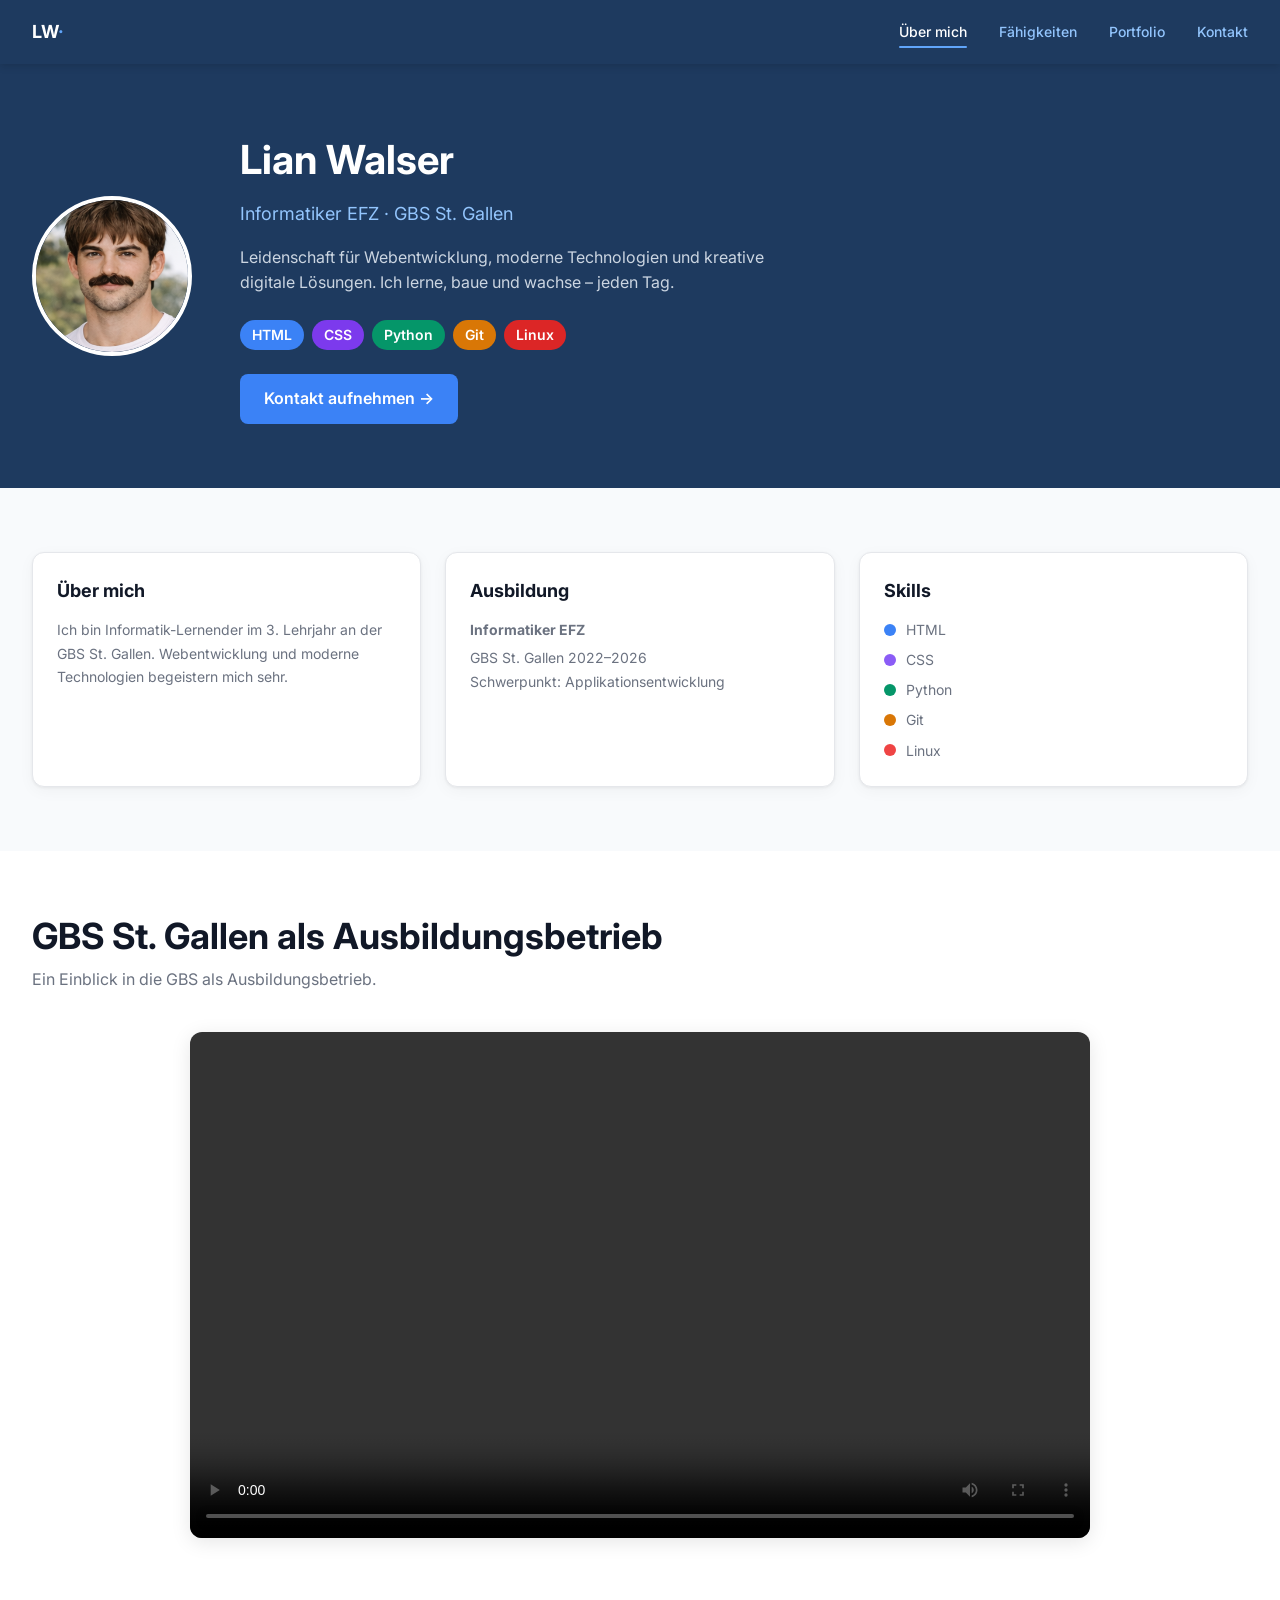
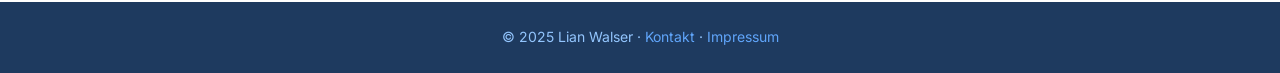
==== index.html @ e0a772b8 "Done" ====
﻿<!DOCTYPE html>
<html lang="de">
<head>
  <meta charset="UTF-8" />
  <meta name="viewport" content="width=device-width, initial-scale=1.0" />
  <meta name="description" content="Lian Walser – Informatiker EFZ, GBS St. Gallen. Persönliche Website mit Portfolio und Kontakt." />
  <title>Lian Walser – Über mich</title>
  <link rel="stylesheet" href="css/style.css" />
</head>
<body>

  <!-- Navigation -->
  <nav class="navbar">
    <div class="container">
      <a href="index.html" class="nav-logo">LW<span>·</span></a>
      <button class="nav-toggle" aria-label="Menü öffnen" aria-expanded="false">
        <span></span><span></span><span></span>
      </button>
      <ul class="nav-links">
        <li><a href="index.html" class="active">Über mich</a></li>
        <li><a href="pages/faehigkeiten.html">Fähigkeiten</a></li>
        <li><a href="pages/portfolio.html">Portfolio</a></li>
        <li><a href="pages/kontakt.html">Kontakt</a></li>
      </ul>
    </div>
  </nav>

  <!-- Hero -->
  <section class="hero">
    <div class="container">
      <img src="profile.png" alt="Profilfoto Lian Walser" class="hero-avatar" width="160" height="160" loading="eager">
      <div class="hero-content">
        <h1 class="hero-name">Lian Walser</h1>
        <p class="hero-role">Informatiker EFZ · GBS St. Gallen</p>
        <p class="hero-bio">
          Leidenschaft für Webentwicklung, moderne Technologien und kreative digitale Lösungen.
          Ich lerne, baue und wachse – jeden Tag.
        </p>
        <div class="hero-tags">
          <span class="tag tag-html">HTML</span>
          <span class="tag tag-css">CSS</span>
          <span class="tag tag-python">Python</span>
          <span class="tag tag-git">Git</span>
          <span class="tag tag-linux">Linux</span>
        </div>
        <a href="pages/kontakt.html" class="btn btn-primary">Kontakt aufnehmen →</a>
      </div>
    </div>
  </section>

  <!-- About Cards -->
  <section class="section">
    <div class="container">
      <div class="about-grid">

        <div class="about-card">
          <h3>Über mich</h3>
          <p>
            Ich bin Informatik-Lernender im 3. Lehrjahr an der GBS St. Gallen.
            Webentwicklung und moderne Technologien begeistern mich sehr.
          </p>
        </div>

        <div class="about-card">
          <h3>Ausbildung</h3>
          <p class="about-card-title">Informatiker EFZ</p>
          <p class="about-card-detail">GBS St. Gallen 2022–2026</p>
          <p class="about-card-detail">Schwerpunkt: Applikationsentwicklung</p>
        </div>

        <div class="about-card">
          <h3>Skills</h3>
          <ul class="skill-dot-list">
            <li><span class="skill-dot skill-dot--blue"></span>HTML</li>
            <li><span class="skill-dot skill-dot--purple"></span>CSS</li>
            <li><span class="skill-dot skill-dot--green"></span>Python</li>
            <li><span class="skill-dot skill-dot--amber"></span>Git</li>
            <li><span class="skill-dot skill-dot--red"></span>Linux</li>
          </ul>
        </div>

      </div>
    </div>
  </section>

  <!-- Video -->
  <section class="section video-section">
    <div class="container">
      <h2 class="section-title">GBS St. Gallen als Ausbildungsbetrieb</h2>
      <p class="section-subtitle">Ein Einblick in die GBS als Ausbildungsbetrieb.</p>
      <div class="video-wrapper">
        <video controls preload="metadata">
          <source src="GBS-Video.mp4" type="video/mp4">
          Dein Browser unterstützt kein HTML5-Video.
        </video>
      </div>
    </div>
  </section>

  <!-- Footer -->
  <footer>
    <p>© 2025 Lian Walser · <a href="pages/kontakt.html">Kontakt</a> · <a href="pages/impressum.html">Impressum</a></p>
  </footer>

  <script>
    const toggle = document.querySelector('.nav-toggle');
    const links  = document.querySelector('.nav-links');
    toggle.addEventListener('click', () => {
      const open = links.classList.toggle('open');
      toggle.classList.toggle('open', open);
      toggle.setAttribute('aria-expanded', open);
    });
  </script>

</body>
</html>
---- css/style.css ----
﻿/* ===========================
   M293 – Personal Website
   Lian Walser
   =========================== */

@import url('https://fonts.googleapis.com/css2?family=Inter:wght@400;500;600;700&display=swap');

/* --- CSS Variables --- */
:root {
  --color-primary:    #1E3A5F;
  --color-secondary:  #3B82F6;
  --color-accent:     #60A5FA;
  --color-bg:         #F8FAFC;
  --color-surface:    #FFFFFF;
  --color-text:       #111827;
  --color-text-muted: #6B7280;
  --color-border:     #E5E7EB;
  --color-white:      #FFFFFF;
  --color-nav-link:   #93C5FD;

  --color-purple:     #8B5CF6;
  --color-green:      #059669;
  --color-teal:       #10B981;
  --color-amber:      #D97706;
  --color-amber-alt:  #F59E0B;
  --color-red:        #EF4444;
  --color-linkedin:   #0A66C2;
  --color-secondary-rgb: 59, 130, 246;

  --font-family: 'Inter', sans-serif;

  --font-size-sm:   clamp(0.75rem, 1.5vw, 0.875rem);
  --font-size-base: clamp(0.875rem, 2vw, 1rem);
  --font-size-md:   clamp(1rem, 2.5vw, 1.125rem);
  --font-size-lg:   clamp(1.125rem, 3vw, 1.5rem);
  --font-size-xl:   clamp(1.5rem, 4vw, 2.25rem);
  --font-size-2xl:  clamp(2rem, 5vw, 2.5rem);

  --radius-sm:  0.5rem;
  --radius-md:  0.75rem;
  --radius-lg:  1rem;

  --shadow-card: 0 1px 3px rgba(0,0,0,0.06), 0 4px 16px rgba(0,0,0,0.04);

  --nav-height: 4rem;
  --container:  1280px;
  --gap:        1.5rem;
}

/* --- Reset & Base --- */
*, *::before, *::after {
  box-sizing: border-box;
  margin: 0;
  padding: 0;
}

html {
  scroll-behavior: smooth;
}

body {
  font-family: var(--font-family);
  font-size: var(--font-size-base);
  color: var(--color-text);
  background-color: var(--color-bg);
  line-height: 1.6;
  -webkit-font-smoothing: antialiased;
}

img, video {
  max-width: 100%;
  display: block;
}

a {
  color: inherit;
  text-decoration: none;
}

ul {
  list-style: none;
}

/* --- Container --- */
.container {
  width: 100%;
  max-width: var(--container);
  margin-inline: auto;
  padding-inline: 2rem;
}

/* --- Navigation --- */
.navbar {
  position: sticky;
  top: 0;
  z-index: 100;
  background-color: var(--color-primary);
  height: var(--nav-height);
  box-shadow: 0 2px 8px rgba(0,0,0,0.15);
}

.navbar .container {
  display: flex;
  align-items: center;
  justify-content: space-between;
  height: 100%;
}

.nav-logo {
  font-size: var(--font-size-md);
  font-weight: 700;
  color: var(--color-white);
  letter-spacing: -0.02em;
}

.nav-logo span {
  color: var(--color-accent);
}

.nav-links {
  display: flex;
  align-items: center;
  gap: 2rem;
}

.nav-links a {
  font-size: var(--font-size-sm);
  font-weight: 500;
  color: var(--color-nav-link);
  transition: color 0.2s;
  position: relative;
  padding-bottom: 0.25rem;
}

.nav-links a:hover,
.nav-links a.active {
  color: var(--color-white);
}

.nav-links a.active::after {
  content: '';
  position: absolute;
  bottom: -0.25rem;
  left: 0;
  right: 0;
  height: 2px;
  background-color: var(--color-accent);
  border-radius: 1px;
}

/* Hamburger */
.nav-toggle {
  display: none;
  flex-direction: column;
  gap: 5px;
  cursor: pointer;
  background: none;
  border: none;
  padding: 0.5rem;
}

.nav-toggle span {
  display: block;
  width: 24px;
  height: 2px;
  background-color: var(--color-white);
  border-radius: 2px;
  transition: transform 0.3s, opacity 0.3s;
}

.nav-toggle.open span:nth-child(1) { transform: translateY(7px) rotate(45deg); }
.nav-toggle.open span:nth-child(2) { opacity: 0; }
.nav-toggle.open span:nth-child(3) { transform: translateY(-7px) rotate(-45deg); }

/* --- Buttons --- */
.btn {
  display: inline-flex;
  align-items: center;
  gap: 0.5rem;
  padding: 0.75rem 1.5rem;
  border-radius: var(--radius-sm);
  font-family: var(--font-family);
  font-size: var(--font-size-base);
  font-weight: 600;
  cursor: pointer;
  transition: transform 0.15s, box-shadow 0.15s, background-color 0.2s;
  border: none;
}

.btn:hover {
  transform: translateY(-1px);
  box-shadow: 0 4px 12px rgba(var(--color-secondary-rgb), 0.3);
}

.btn-primary {
  background-color: var(--color-secondary);
  color: var(--color-white);
}

.btn-primary:hover {
  background-color: #2563EB;
}

/* --- Section Titles --- */
.section {
  padding-block: 4rem;
}

.section-title {
  font-size: var(--font-size-xl);
  font-weight: 700;
  color: var(--color-text);
  margin-bottom: 0.5rem;
  line-height: 1.2;
}

.section-subtitle {
  font-size: var(--font-size-base);
  color: var(--color-text-muted);
  margin-bottom: 2.5rem;
}

/* --- Tags / Badges --- */
.tag {
  display: inline-block;
  padding: 0.25rem 0.75rem;
  border-radius: 2rem;
  font-size: var(--font-size-sm);
  font-weight: 600;
  color: var(--color-white);
}

/* --- Footer --- */
footer {
  background-color: var(--color-primary);
  color: var(--color-nav-link);
  text-align: center;
  padding: 1.5rem;
  font-size: var(--font-size-sm);
  margin-top: auto;
}

footer a {
  color: var(--color-accent);
}

/* ===========================
   PAGE: Ueber mich
   =========================== */

.hero {
  background-color: var(--color-primary);
  color: var(--color-white);
  padding-block: 4rem;
}

.hero .container {
  display: flex;
  align-items: center;
  gap: 3rem;
  flex-wrap: wrap;
}

.hero-avatar {
  width: clamp(100px, 15vw, 160px);
  height: clamp(100px, 15vw, 160px);
  border-radius: 50%;
  border: 4px solid var(--color-white);
  object-fit: cover;
  flex-shrink: 0;
}

.video-wrapper {
  border-radius: 0.75rem;
  overflow: hidden;
  box-shadow: 0 4px 20px rgba(0,0,0,0.1);
  max-width: 900px;
  margin-inline: auto;
  aspect-ratio: 16 / 9;
}

.video-wrapper iframe,
.video-wrapper video {
  width: 100%;
  height: 100%;
  display: block;
}

.video-section {
  background-color: var(--color-surface);
}

.hero-content {
  flex: 1;
  min-width: 240px;
}

.hero-name {
  font-size: var(--font-size-2xl);
  font-weight: 700;
  margin-bottom: 0.5rem;
}

.hero-role {
  font-size: var(--font-size-md);
  color: var(--color-nav-link);
  margin-bottom: 1rem;
}

.hero-bio {
  font-size: var(--font-size-base);
  color: #CBD5E1;
  margin-bottom: 1.5rem;
  max-width: 560px;
}

.hero-tags {
  display: flex;
  flex-wrap: wrap;
  gap: 0.5rem;
  margin-bottom: 1.5rem;
}

.about-grid {
  display: grid;
  grid-template-columns: repeat(auto-fit, minmax(260px, 1fr));
  gap: var(--gap);
}

.about-card {
  background-color: var(--color-surface);
  border: 1px solid var(--color-border);
  border-radius: var(--radius-md);
  padding: 1.5rem;
  box-shadow: var(--shadow-card);
}

.about-card h3 {
  font-size: var(--font-size-md);
  font-weight: 700;
  margin-bottom: 0.75rem;
  color: var(--color-text);
}

.about-card p,
.about-card li {
  font-size: var(--font-size-sm);
  color: var(--color-text-muted);
  line-height: 1.7;
}

.about-card ul {
  display: flex;
  flex-direction: column;
  gap: 0.4rem;
}

.about-card ul:not(.skill-dot-list) li::before {
  content: '·  ';
  color: var(--color-secondary);
  font-weight: 700;
}


.about-card-title {
  font-size: var(--font-size-base);
  font-weight: 700;
  color: var(--color-text);
  margin-bottom: 0.3rem;
}

.about-card-detail {
  font-size: var(--font-size-sm);
  color: var(--color-text-muted);
  line-height: 1.7;
}

/* ===========================
   PAGE: Faehigkeiten
   =========================== */

.skills-layout {
  display: grid;
  grid-template-columns: 1fr 1fr;
  gap: 3rem;
  align-items: start;
}

.skill-item {
  margin-bottom: 1.25rem;
}

.skill-header {
  display: flex;
  justify-content: space-between;
  align-items: center;
  margin-bottom: 0.4rem;
}

.skill-name {
  font-size: var(--font-size-base);
  font-weight: 500;
  color: var(--color-text);
}

.skill-pct {
  font-size: var(--font-size-sm);
  font-weight: 600;
}

.skill-bar-bg {
  height: 10px;
  background-color: var(--color-border);
  border-radius: 5px;
  overflow: hidden;
}

.skill-bar-fill {
  height: 100%;
  border-radius: 5px;
  transition: width 1s ease;
}

.strengths-grid {
  display: grid;
  grid-template-columns: 1fr 1fr;
  gap: 1rem;
}

.strength-card {
  background-color: var(--color-surface);
  border: 1px solid var(--color-border);
  border-radius: var(--radius-md);
  padding: 1.25rem;
  box-shadow: var(--shadow-card);
  border-top: 4px solid;
}

.strength-card h4 {
  font-size: var(--font-size-base);
  font-weight: 700;
  margin-bottom: 0.5rem;
  color: var(--color-text);
}

.strength-card p {
  font-size: var(--font-size-sm);
  color: var(--color-text-muted);
  line-height: 1.6;
}

/* ===========================
   PAGE: Portfolio
   =========================== */

.portfolio-grid {
  display: grid;
  grid-template-columns: repeat(auto-fill, minmax(300px, 1fr));
  gap: 1.5rem;
}

.project-card {
  background-color: var(--color-surface);
  border: 1px solid var(--color-border);
  border-radius: var(--radius-md);
  overflow: hidden;
  box-shadow: var(--shadow-card);
  transition: transform 0.2s, box-shadow 0.2s;
  display: flex;
  flex-direction: column;
}

.project-card:hover {
  transform: translateY(-4px);
  box-shadow: 0 8px 24px rgba(0,0,0,0.1);
}

.project-img {
  height: 160px;
  display: flex;
  align-items: center;
  justify-content: center;
  font-size: var(--font-size-md);
  font-weight: 600;
  color: var(--color-text-muted);
}

.project-body {
  padding: 1.25rem;
  flex: 1;
  display: flex;
  flex-direction: column;
}

.project-title {
  font-size: var(--font-size-md);
  font-weight: 700;
  margin-bottom: 0.25rem;
  color: var(--color-text);
}

.project-tech {
  font-size: var(--font-size-sm);
  color: var(--color-text-muted);
  margin-bottom: 0.75rem;
}

.project-desc {
  font-size: var(--font-size-sm);
  color: var(--color-text-muted);
  flex: 1;
  margin-bottom: 1rem;
  line-height: 1.6;
}

.project-link {
  align-self: flex-end;
  font-size: var(--font-size-sm);
  font-weight: 600;
  color: var(--color-secondary);
  transition: color 0.2s;
}

.project-link:hover {
  color: #1D4ED8;
}

/* ===========================
   PAGE: Kontakt
   =========================== */

.contact-layout {
  display: grid;
  grid-template-columns: 1fr 1.5fr;
  gap: 3rem;
  align-items: start;
}

.contact-info h3 {
  font-size: var(--font-size-lg);
  font-weight: 700;
  margin-bottom: 1.5rem;
  color: var(--color-text);
}

.contact-item {
  display: flex;
  align-items: center;
  gap: 0.75rem;
  margin-bottom: 1rem;
  font-size: var(--font-size-base);
  color: var(--color-text-muted);
}

.contact-dot {
  width: 12px;
  height: 12px;
  border-radius: 50%;
  flex-shrink: 0;
}

.social-row {
  display: flex;
  gap: 0.75rem;
  flex-wrap: wrap;
  margin-top: 1.5rem;
}

.social-btn {
  padding: 0.5rem 1.25rem;
  border-radius: var(--radius-sm);
  font-size: var(--font-size-sm);
  font-weight: 600;
  color: var(--color-white);
  transition: opacity 0.2s, transform 0.15s;
}

.social-btn:hover {
  opacity: 0.85;
  transform: translateY(-1px);
}

.contact-form {
  background-color: var(--color-surface);
  border: 1px solid var(--color-border);
  border-radius: var(--radius-md);
  padding: 2rem;
  box-shadow: var(--shadow-card);
}

.contact-form h3 {
  font-size: var(--font-size-lg);
  font-weight: 700;
  margin-bottom: 1.5rem;
  color: var(--color-text);
}

.form-row {
  display: grid;
  grid-template-columns: 1fr 1fr;
  gap: 1rem;
}

.form-group {
  display: flex;
  flex-direction: column;
  gap: 0.4rem;
  margin-bottom: 1rem;
}

.form-group label {
  font-size: var(--font-size-sm);
  font-weight: 500;
  color: var(--color-text-muted);
}

.form-group input,
.form-group textarea {
  font-family: var(--font-family);
  font-size: var(--font-size-base);
  padding: 0.75rem 1rem;
  border: 1px solid var(--color-border);
  border-radius: var(--radius-sm);
  background-color: var(--color-bg);
  color: var(--color-text);
  transition: border-color 0.2s, box-shadow 0.2s;
  outline: none;
}

.form-group input:focus,
.form-group textarea:focus {
  border-color: var(--color-secondary);
  box-shadow: 0 0 0 3px rgba(var(--color-secondary-rgb), 0.15);
}

.form-group textarea {
  resize: vertical;
  min-height: 120px;
}

/* ===========================
   SKILL-DOT-LISTE (About-Karte)
   =========================== */

.skill-dot-list {
  display: flex;
  flex-direction: column;
  gap: 0.6rem;
}

.skill-dot-list li {
  display: flex;
  align-items: center;
  gap: 0.65rem;
  font-size: var(--font-size-sm);
  color: var(--color-text-muted);
}

.about-card .skill-dot-list li::before,
.skill-dot-list li::before {
  content: none !important;
}

.skill-dot {
  width: 12px;
  height: 12px;
  border-radius: 50%;
  flex-shrink: 0;
}

.skill-dot--blue   { background-color: var(--color-secondary); }
.skill-dot--purple { background-color: var(--color-purple); }
.skill-dot--green  { background-color: var(--color-green); }
.skill-dot--amber  { background-color: var(--color-amber); }
.skill-dot--red    { background-color: var(--color-red); }

/* ===========================
   TAGS – Farbvarianten
   =========================== */

.tag-html       { background-color: var(--color-secondary); }
.tag-css        { background-color: #7C3AED; }
.tag-python     { background-color: var(--color-green); }
.tag-git        { background-color: var(--color-amber); }
.tag-linux      { background-color: #DC2626; }

/* ===========================
   SKILLS – Farbvarianten & Breiten
   =========================== */

.skills-heading {
  font-size: var(--font-size-lg);
  font-weight: 700;
  margin-bottom: 1.5rem;
  color: var(--color-text);
}

.skill-bar--blue   { background-color: var(--color-secondary); }
.skill-bar--purple { background-color: var(--color-purple); }
.skill-bar--amber  { background-color: var(--color-amber-alt); }
.skill-bar--green  { background-color: var(--color-teal); }
.skill-bar--red    { background-color: var(--color-red); }

.skill-pct--blue   { color: var(--color-secondary); }
.skill-pct--purple { color: var(--color-purple); }
.skill-pct--amber  { color: var(--color-amber-alt); }
.skill-pct--green  { color: var(--color-teal); }
.skill-pct--red    { color: var(--color-red); }

.skill-w-92 { width: 92%; }
.skill-w-85 { width: 85%; }
.skill-w-72 { width: 72%; }
.skill-w-62 { width: 62%; }
.skill-w-55 { width: 55%; }

/* ===========================
   STÄRKEN-KARTEN – Farbvarianten
   =========================== */

.strength-card--blue   { border-top-color: var(--color-secondary); }
.strength-card--purple { border-top-color: var(--color-purple); }
.strength-card--green  { border-top-color: var(--color-green); }
.strength-card--amber  { border-top-color: var(--color-amber-alt); }

/* ===========================
   PORTFOLIO – Projektkarten-Farben
   =========================== */

.project-img--blue   { background-color: #DBEAFE; }
.project-img--green  { background-color: #D1FAE5; }
.project-img--orange { background-color: #FDE8D8; }
.project-img--purple { background-color: #EDE9FE; }
.project-img--yellow { background-color: #FEF3C7; }
.project-img--pink   { background-color: #FCE7F3; }

/* ===========================
   KONTAKT – Dot & Social-Buttons
   =========================== */

.contact-dot--blue     { background-color: var(--color-secondary); }
.contact-dot--linkedin { background-color: var(--color-linkedin); }
.contact-dot--dark     { background-color: var(--color-text); }
.contact-dot--green    { background-color: var(--color-green); }

.social-btn--github    { background-color: var(--color-text); }
.social-btn--linkedin  { background-color: var(--color-linkedin); }
.social-btn--instagram { background-color: #E1306C; }

/* ===========================
   TABELLE – Skill-Übersicht
   =========================== */

.table-wrapper {
  overflow-x: auto;
  border-radius: var(--radius-md);
  box-shadow: var(--shadow-card);
}

.skill-table {
  width: 100%;
  border-collapse: collapse;
  background-color: var(--color-surface);
  font-size: var(--font-size-sm);
}

.skill-table thead {
  background-color: var(--color-primary);
  color: var(--color-white);
}

.skill-table th {
  padding: 1rem 1.25rem;
  text-align: left;
  font-weight: 600;
  font-size: var(--font-size-sm);
  letter-spacing: 0.03em;
}

.skill-table td {
  padding: 0.875rem 1.25rem;
  color: var(--color-text-muted);
  border-bottom: 1px solid var(--color-border);
}

.skill-table tbody tr:last-child td {
  border-bottom: none;
}

.skill-table tbody tr:hover {
  background-color: var(--color-bg);
}

.skill-table td:first-child {
  font-weight: 600;
  color: var(--color-text);
}

.level-badge {
  display: inline-block;
  padding: 0.2rem 0.65rem;
  border-radius: 2rem;
  font-size: var(--font-size-sm);
  font-weight: 600;
  color: var(--color-white);
}

.level-badge--expert       { background-color: var(--color-secondary); }
.level-badge--advanced     { background-color: var(--color-teal); }
.level-badge--intermediate { background-color: var(--color-amber-alt); }

/* ===========================
   PAGE: Impressum
   =========================== */

.impressum-layout {
  display: flex;
  flex-direction: column;
  gap: 2rem;
  max-width: 720px;
}

.impressum-block {
  background-color: var(--color-surface);
  border: 1px solid var(--color-border);
  border-radius: var(--radius-md);
  padding: 1.5rem;
  box-shadow: var(--shadow-card);
}

.impressum-heading {
  font-size: var(--font-size-md);
  font-weight: 700;
  color: var(--color-text);
  margin-bottom: 0.75rem;
}

.impressum-block p {
  font-size: var(--font-size-sm);
  color: var(--color-text-muted);
  line-height: 1.7;
  margin-bottom: 0.25rem;
}

.impressum-block a {
  color: var(--color-secondary);
  text-decoration: underline;
}

/* ===========================
   RESPONSIVE
   =========================== */

@media (max-width: 768px) {
  .nav-links {
    display: none;
    position: absolute;
    top: var(--nav-height);
    left: 0;
    right: 0;
    background-color: var(--color-primary);
    flex-direction: column;
    padding: 1.5rem;
    gap: 1rem;
    border-top: 1px solid rgba(255,255,255,0.1);
  }

  .nav-links.open {
    display: flex;
  }

  .nav-toggle {
    display: flex;
  }

  .skills-layout {
    grid-template-columns: 1fr;
  }

  .strengths-grid {
    grid-template-columns: 1fr;
  }

  .contact-layout {
    grid-template-columns: 1fr;
  }

  .form-row {
    grid-template-columns: 1fr;
  }

  .hero .container {
    flex-direction: column;
    text-align: center;
  }

  .hero-tags {
    justify-content: center;
  }
}

@media (max-width: 480px) {
  .container {
    padding-inline: 1rem;
  }

  .section {
    padding-block: 2.5rem;
  }

  .about-grid {
    grid-template-columns: 1fr;
  }

  .portfolio-grid {
    grid-template-columns: 1fr;
  }

  .social-row {
    flex-direction: column;
  }
}
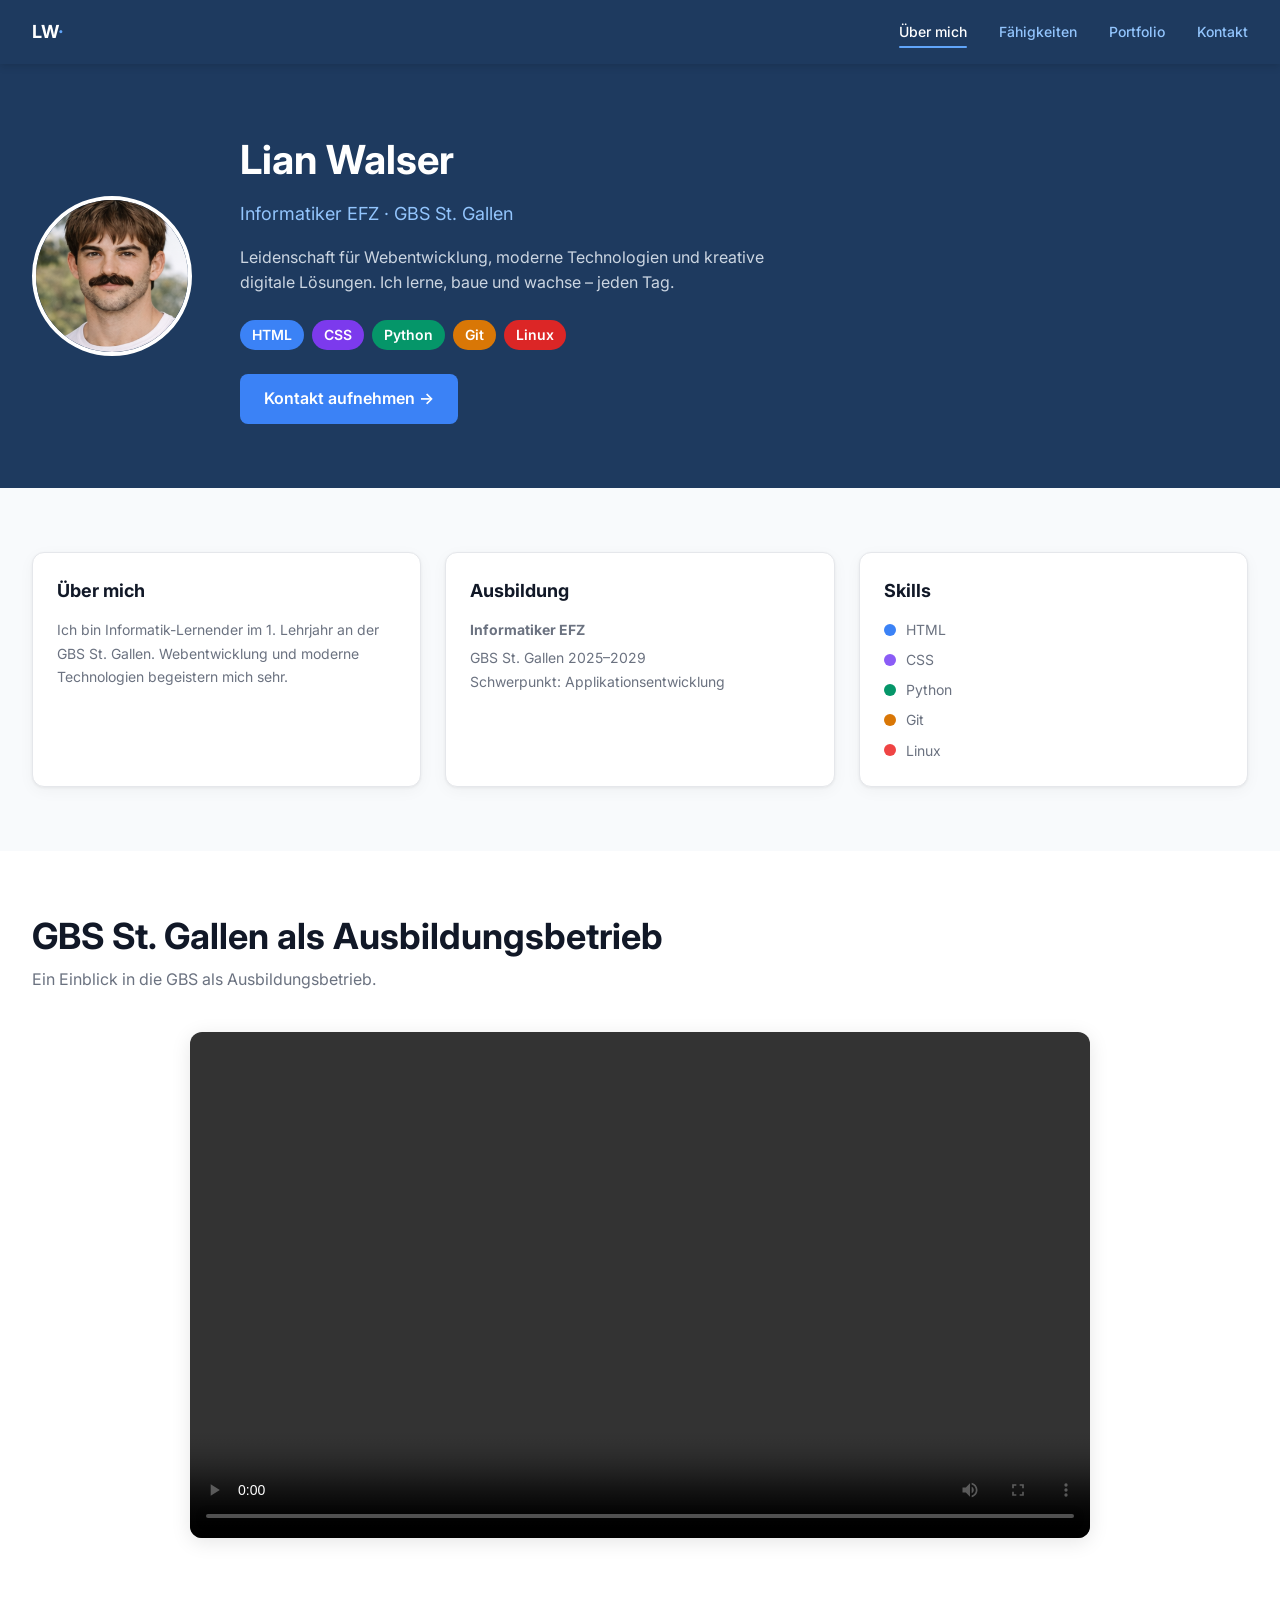
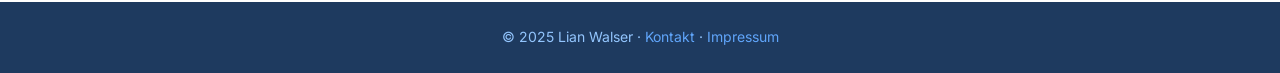
==== commit 1b452d01: "Fix Lehrjahr auf 1. Lehrjahr 2025-2029" ====
--- a/index.html
+++ b/index.html
@@ -56,7 +56,7 @@
         <div class="about-card">
           <h3>Über mich</h3>
           <p>
-            Ich bin Informatik-Lernender im 3. Lehrjahr an der GBS St. Gallen.
+            Ich bin Informatik-Lernender im 1. Lehrjahr an der GBS St. Gallen.
             Webentwicklung und moderne Technologien begeistern mich sehr.
           </p>
         </div>
@@ -64,7 +64,7 @@
         <div class="about-card">
           <h3>Ausbildung</h3>
           <p class="about-card-title">Informatiker EFZ</p>
-          <p class="about-card-detail">GBS St. Gallen 2022–2026</p>
+          <p class="about-card-detail">GBS St. Gallen 2025–2029</p>
           <p class="about-card-detail">Schwerpunkt: Applikationsentwicklung</p>
         </div>
 
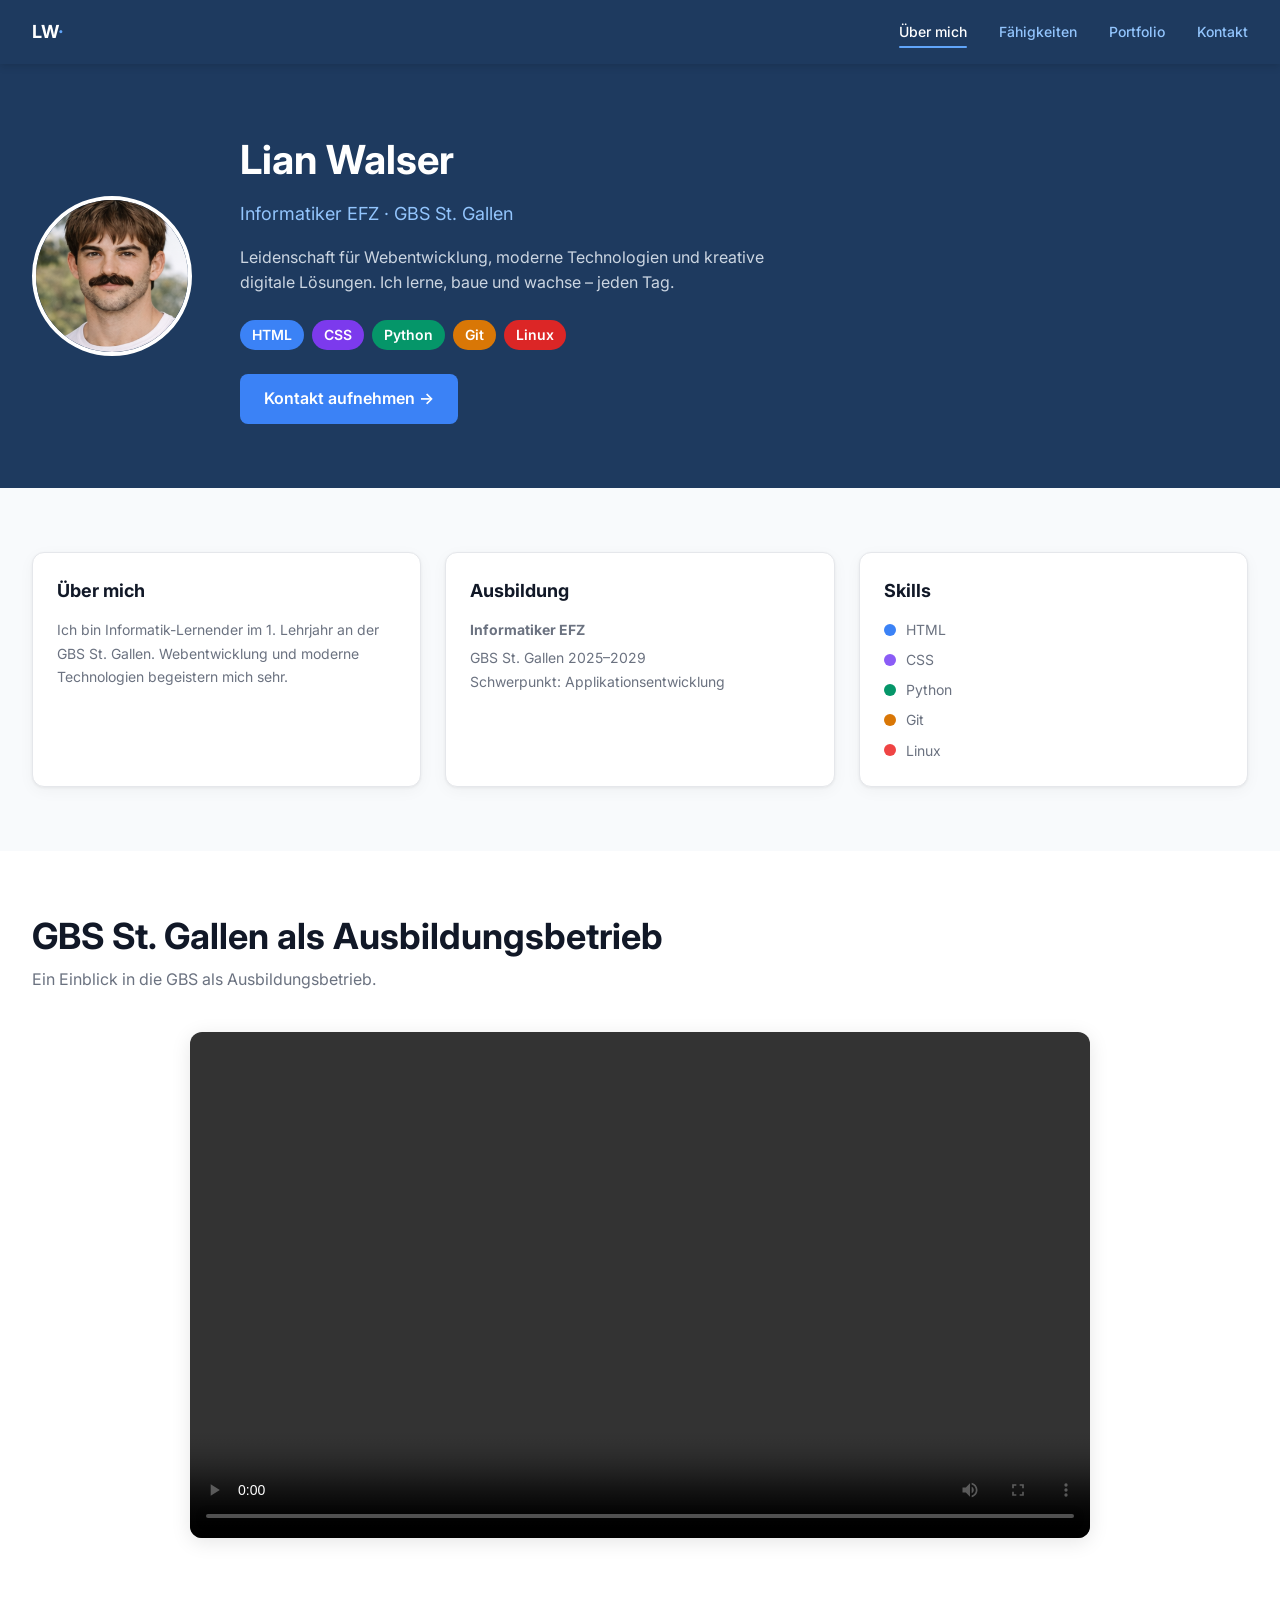
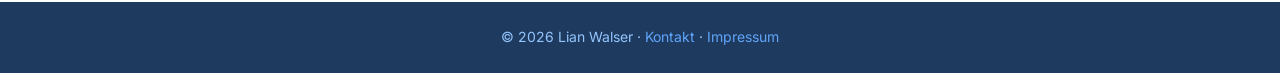
==== commit 951ec6c7: "Update copyright to 2026" ====
--- a/index.html
+++ b/index.html
@@ -99,7 +99,7 @@
 
   <!-- Footer -->
   <footer>
-    <p>© 2025 Lian Walser · <a href="pages/kontakt.html">Kontakt</a> · <a href="pages/impressum.html">Impressum</a></p>
+    <p>© 2026 Lian Walser · <a href="pages/kontakt.html">Kontakt</a> · <a href="pages/impressum.html">Impressum</a></p>
   </footer>
 
   <script>
